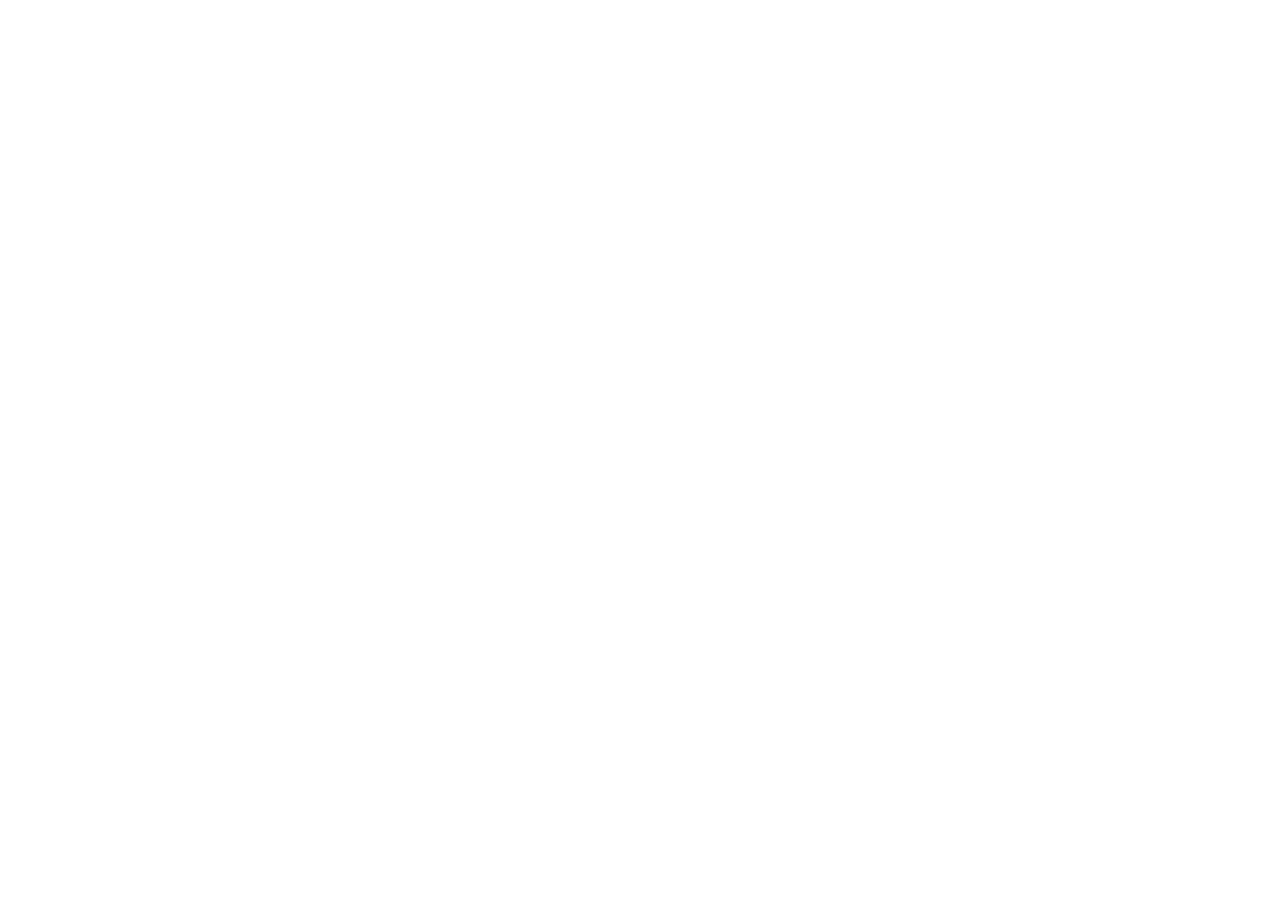
==== src/index.html @ 182b9d99 "Foi criado a base do index.html" ====
<!DOCTYPE html>
<html lang="en">
<head>
    <meta charset="UTF-8">
    <meta name="viewport" content="width=device-width, initial-scale=1.0">
    <title>Document</title>
</head>
<body>
    
</body>
</html>
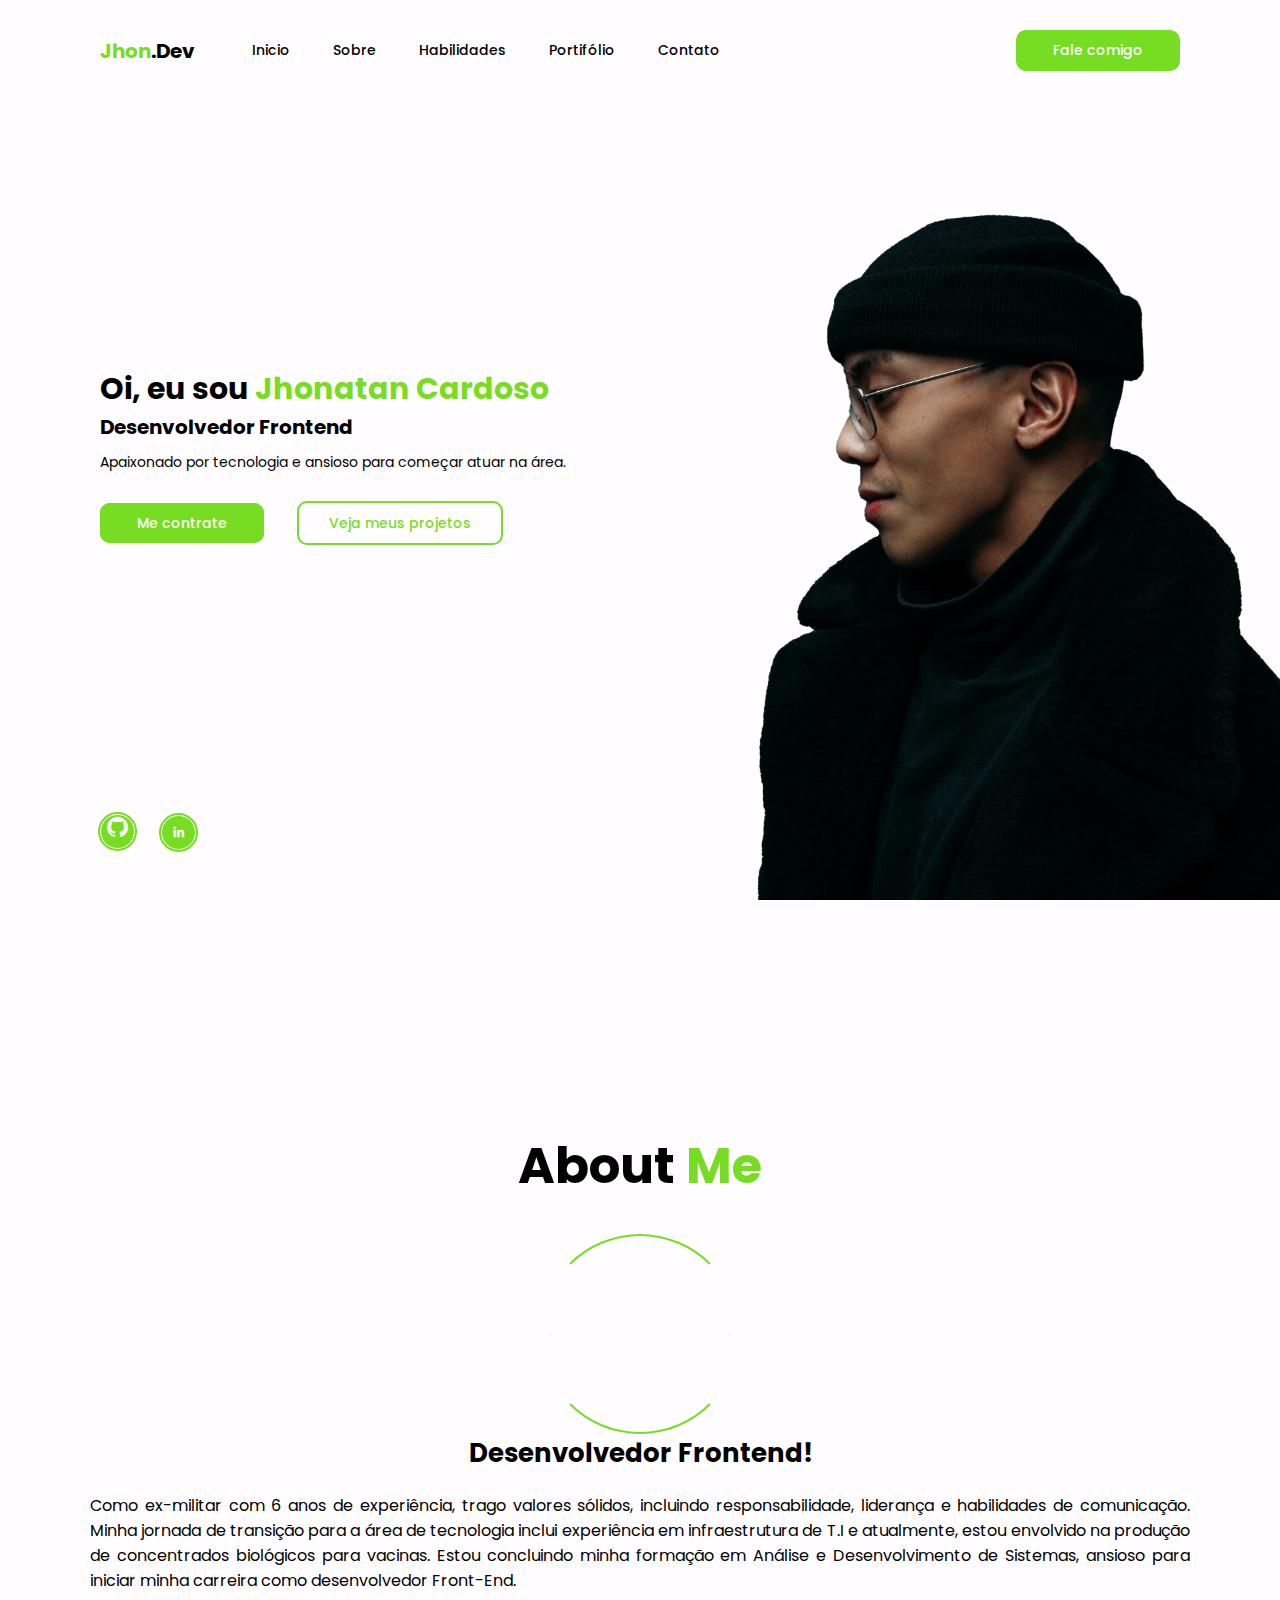
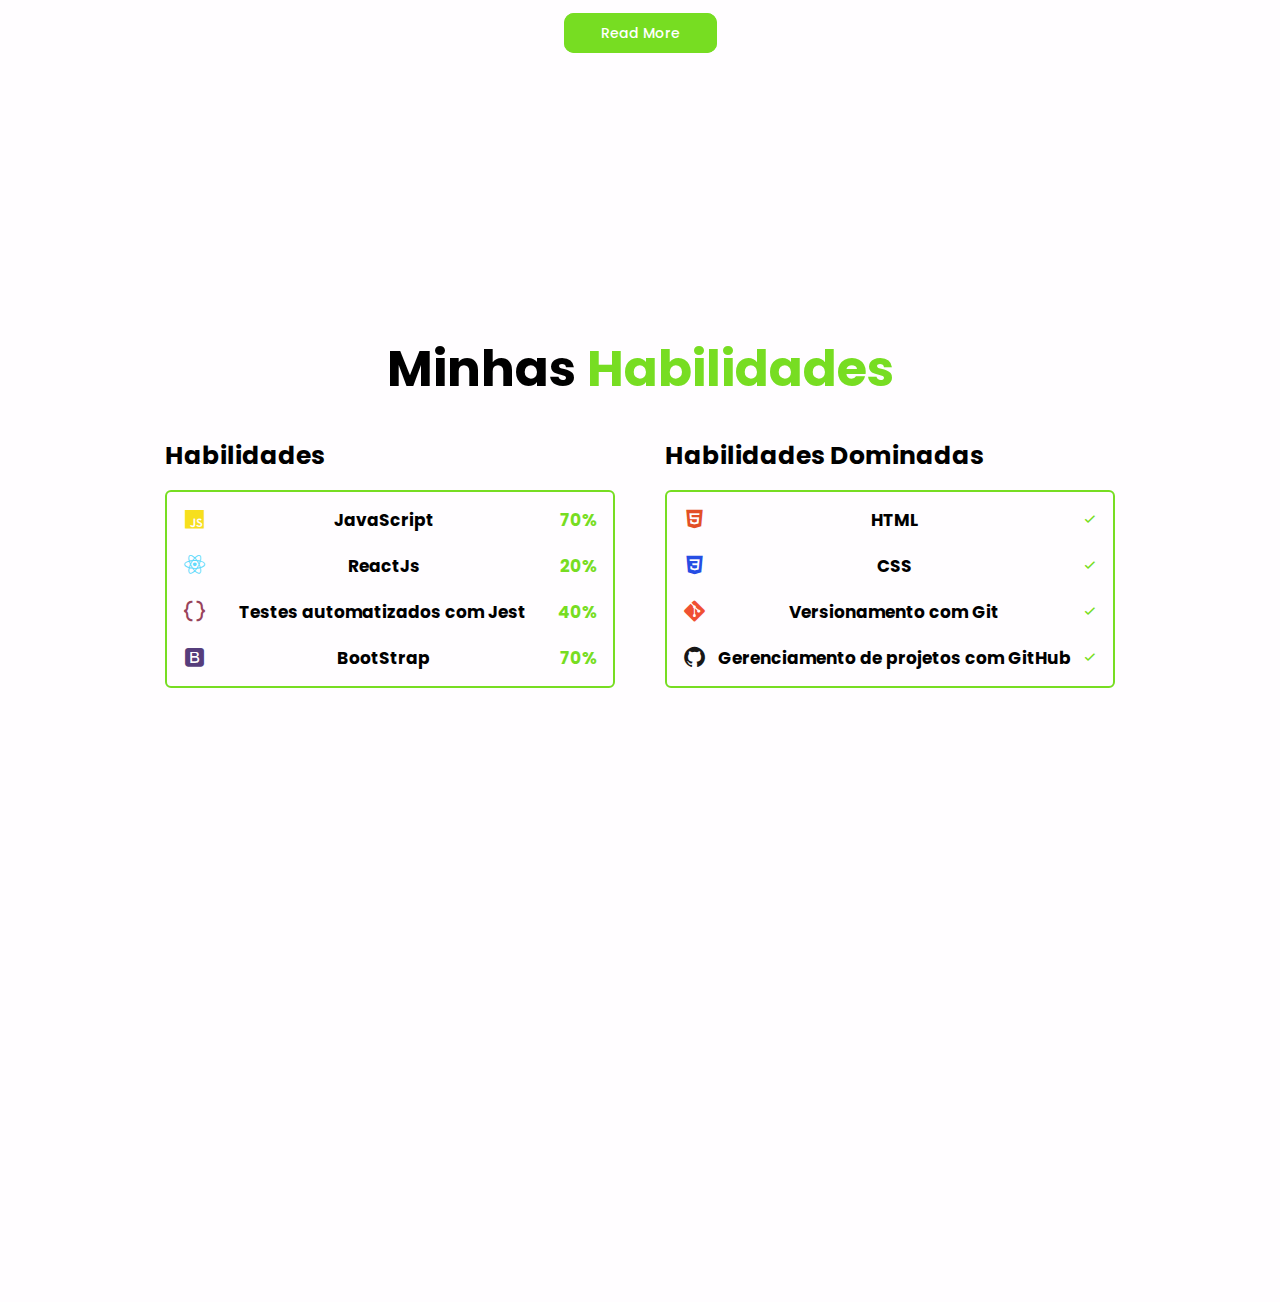
==== commit 3d2c6da5: "Foi criado e estilizado a section home, about e skills." ====
--- a/src/index.html
+++ b/src/index.html
@@ -1,11 +1,122 @@
 <!DOCTYPE html>
-<html lang="en">
+<html lang="pt-br">
 <head>
     <meta charset="UTF-8">
     <meta name="viewport" content="width=device-width, initial-scale=1.0">
-    <title>Document</title>
+
+    <link rel="stylesheet" href="./css/style.css">
+    <link rel="stylesheet" href="./css/reset.css">
+    <link rel="stylesheet" href="https://cdn.jsdelivr.net/npm/boxicons@latest/css/boxicons.min.css">
+    <title>Jhonatan Cardoso - Dev FrontEnd</title>
 </head>
 <body>
+
+    <header>
+        <h2 class="logo"><span>Jhon</span>.Dev</h2>
+        <nav class="navigation">
+            <a href="#home">Inicio</a>
+            <a href="#about">Sobre</a>
+            <a href="#skills">Habilidades</a>
+            <a href="#">Portifólio</a>
+            <a href="#">Contato</a>
+        </nav>
+        <a href="#" class="button">Fale comigo</a>
+    </header>
     
+    <section class="home" id="home">
+        <div class="content">
+            <h2>Oi, eu sou <span>Jhonatan Cardoso</span></h2>
+            <h4>Desenvolvedor Frontend</h4>
+            <p>Apaixonado por tecnologia e ansioso para começar atuar na área.</p>
+            <div class="button-group">
+                <a class="button" href="#">Me contrate</a>
+                <a class="button" href="#">Veja meus projetos</a>
+            </div>
+            <div class="social-icons">
+                <a href="https://github.com/JhonatanDX">
+                    <i class='bx bxl-github'></i>
+                </a>
+                <a href="https://www.linkedin.com/in/jhonatan-cardoso-silva/">
+                    <i class='bx bxl-linkedin' ></i>
+                </a>
+            </div>
+        </div>
+    </section>
+
+    <section class="about" id="about">
+        <h2 class="heading">About <span>Me</span></h2>
+        <div class="about-img">
+            <img src="./images/second-img.png" alt="">
+            <span class="circle"></span>
+        </div>
+        <div class="about-content">
+            <h3>Desenvolvedor Frontend!</h3>
+            <p>   Como ex-militar com 6 anos de experiência, trago valores sólidos, incluindo responsabilidade, liderança e habilidades de comunicação. 
+                Minha jornada de transição para a área de tecnologia inclui experiência em infraestrutura de T.I 
+                e atualmente, estou envolvido na produção de concentrados biológicos para vacinas.        
+                Estou concluindo minha formação em Análise e Desenvolvimento de Sistemas, 
+                ansioso para iniciar minha carreira como desenvolvedor Front-End.
+            </p>
+        </div>
+        <div class="button-read-more">
+            <a href="#" class="button">Read More</a>
+        </div>
+    </section>
+
+    <section class="skills" id="skills">
+        <h2 class="heading"> Minhas <span>Habilidades</span></h2>
+
+    <div class="skills-row">
+        <div class="skills-collumn">
+            <h3 class="title">Habilidades</h3>
+
+            <div class="skills-box">
+                <div class="skills-content">
+                    <div class="progress">
+                        <h3><i class='bx bxl-javascript' ></i>JavaScript <span>70%</span></h3>
+                        <div class="bar"><span></span></div>
+                    </div>
+                    <div class="progress">
+                        <h3><i class='bx bxl-react' ></i>ReactJs <span>20%</span></h3>
+                        <div class="bar"><span></span></div>
+                    </div>
+                    <div class="progress">
+                        <h3><i class='bx bx-code-curly'></i>Testes automatizados com Jest <span>40%</span></h3>
+                        <div class="bar"><span></span></div>
+                    </div>
+                    <div class="progress">
+                        <h3><i class='bx bxl-bootstrap'></i>BootStrap<span>70%</span></h3>
+                        <div class="bar"><span></span></div>
+                    </div>
+                </div>
+            </div>
+        </div>
+
+        <div class="skills-collumn">
+            <h3 class="title">Habilidades Dominadas</h3>
+
+            <div class="skills-box">
+                <div class="skills-content">
+                    <div class="progress">
+                        <h3><i class='bx bxl-html5'></i>HTML <span><i class='bx bx-check'></i></span></h3>
+                        <div class="bar"><span></span></div>
+                    </div>
+                    <div class="progress">
+                        <h3><i class='bx bxl-css3' ></i>CSS <span><i class='bx bx-check'></i></span></h3>
+                        <div class="bar"><span></span></div>
+                    </div>
+                    <div class="progress">
+                        <h3><i class='bx bxl-git'></i>Versionamento com Git <span><i class='bx bx-check'></i></span></h3>
+                        <div class="bar"><span></span></div>
+                    </div>
+                    <div class="progress">
+                        <h3><i class='bx bxl-github'></i>Gerenciamento de projetos com GitHub<span><i class='bx bx-check'></i></span></h3>
+                        <div class="bar"><span></span></div>
+                    </div>
+                </div>
+            </div>
+        </div>
+    </div>
+</section>
 </body>
 </html>--- a/src/css/style.css
+++ b/src/css/style.css
@@ -0,0 +1,286 @@
+/* Estilização do Header */
+
+header {
+    position: fixed;
+    top: 0;
+    left: 0;
+    width: 100%;
+    padding: 30px 100px;
+    display: flex;
+    justify-content: space-between;
+    align-items: center;
+    z-index: 100;
+    background: var(--cor-background);
+}
+
+header .logo {
+    font-size: 2rem;
+    color: var(--cor-secundaria);
+    cursor: default;
+}
+
+header .navigation {
+    margin-left: -200px;
+}
+
+header .navigation a {
+    font-size: 1.4rem;
+    color: var(--cor-secundaria);
+    margin-right: 40px;
+    font-weight: 500;
+}
+
+header .navigation a:hover {
+    color: var(--cor-primaria);
+    transition: 0.3s;
+}
+
+span {
+    color: var(--cor-primaria);
+}
+
+.button {
+    color: var(--cor-terciaria);
+    padding: 8px 35px;
+    background-color: var(--cor-primaria);
+    border: 2px solid var(--cor-primaria);
+    border-radius: 10px;
+    font-size: 1.4rem;
+    font-weight: 500;
+    transition: 0.3s;
+}
+
+.button:hover {
+    color: var(--cor-primaria);
+    background-color: transparent;
+}
+
+/* Estilização da section home */
+
+.home {
+    position: relative;
+    width: 100%;
+    height: 100vh;
+    background: url('../images/first-img.png');
+    background-size: contain;
+    background-repeat: no-repeat;
+    background-position: right;
+    display: flex;
+    align-items: center;
+    padding: 30px 100px;
+}
+
+.home .content {
+    max-width: 500px;
+    color: var(--cor-secundaria);
+}
+
+.home .content p {
+    font-size: 1.4rem;
+    padding: 10px 0 40px 0;
+}
+
+.home .content h2 {
+    font-size: 3rem;
+}
+
+.home .content h2 span {
+    color: var(--cor-primaria);
+}
+
+.home .content h4 {
+    font-size: 2rem;
+}
+
+.home .content .button-group .button:nth-child(2) {
+    color: var(--cor-primaria);
+    background: transparent;
+    margin-left: 30px;
+    padding: 10px 30px;
+}
+
+.home .content .button-group .button:hover:nth-child(2) {
+    color: var(--cor-terciaria);
+    background: var(--cor-primaria);
+}
+
+.home .content .social-icons {
+    font-size: 1.4rem;
+    position: absolute;
+    bottom: 50px;
+}
+
+.home .content .social-icons a {
+    display: inline-block;
+    width: 35px;
+    height: 35px;
+    background: var(--cor-primaria);
+    border-radius: 50%;
+    margin-right: 22px;
+    text-align: center;
+    line-height: 35px;
+    border: 1px solid var(--cor-terciaria);
+    outline: 2px solid var(--cor-primaria);
+    transition: 0.3s;
+}
+
+.home .content .social-icons a:hover {
+    transform: translateY(-5px);
+}
+
+.home .content .social-icons a i {
+    color: var(--cor-terciaria);
+}
+
+/* Estilização da section about */
+
+.about {
+    display: flex;
+    flex-direction: column;
+    justify-content: center;
+    align-items: center;
+    width: 100%;
+    height: calc(100vh + 101px);
+    background: var(--cor-background);
+    padding-bottom: 60px;
+    color: var(--cor-secundaria);
+}
+
+.heading {
+    font-size: 5rem;
+    margin: 30px 0 30px 0;
+    text-align: center;
+}
+
+.about-img {
+    position: relative;
+    width: 200px;
+    height: 200px;
+    border-radius: 50%;
+    display: flex;
+    justify-content: center;
+    align-items: center;
+}
+
+.about-img img {
+    width: 90%;
+    border-radius: 50%;
+    border-left: 2px solid var(--cor-primaria);
+    border-right: 2px solid var(--cor-primaria);
+    border-top: 2px solid var(--cor-background);
+    border-bottom: 2px solid var(--cor-background);
+}
+
+.about-img .circle {
+    position: absolute;
+    top: 50%;
+    left: 50%;
+    transform: translate(-50%, -50%) rotate(0);
+    width: 100%;
+    height: 100%;
+    border-radius: 50%;
+    border-left: 2px solid var(--cor-background);
+    border-right: 2px solid var(--cor-background);
+    border-top: 2px solid var(--cor-primaria);
+    border-bottom: 2px solid var(--cor-primaria);
+}
+
+.about-content {
+    text-align: justify;
+}
+
+.about-content h3 {
+    text-align: center;
+    font-size: 2.6rem;
+}
+
+.about-content p {
+    font-size: 1.6rem;
+    margin: 20px 0 30px 0;
+    max-width: 1100px;
+}
+
+/* Estilização da section Skills */
+
+.skills {
+    display: flex;
+    align-items: center;
+    flex-direction: column;
+    height: calc(100vh + 101px);
+    padding-bottom: 70px;
+    background: var(--cor-background);
+    color: var(--cor-secundaria);
+}
+
+.skills .skills-row {
+    display: flex;
+    flex-wrap: wrap;
+    gap: 50px;
+}
+
+.skills .skills-row .skills-conlunm {
+    flex: 1 1 400px;
+}
+
+.skills-collumn .title {
+    font-size: 25px;
+    margin: 0 0 15px;
+}
+
+.skills-box .skills-content {
+    min-width: 450px;
+    position: relative;
+    border: 2px solid var(--cor-primaria);
+    border-radius: 6px;
+    padding: 5px 15px;
+}
+
+.skills-content .progress {
+    padding: 10px 0;
+}
+
+.skills-content .progress h3 {
+    font-size: 1.7rem;
+    display: flex;
+    justify-content: space-between;
+}
+
+.bxl-javascript {
+    color: #f7df1e;
+    font-size: 25px;
+}
+
+.bxl-react {
+    color: #61dafb;
+    font-size: 25px;
+}
+
+.bx-code-curly {
+    color: #99425b;
+    font-size: 25px;
+}
+
+.bxl-bootstrap {
+    color: #563d7c;
+    font-size: 25px;
+}
+
+.bxl-html5 {
+    color: #e34f26;
+    font-size: 25px;
+}
+
+.bxl-css3 {
+    color: #264de4;
+    font-size: 25px;
+}
+
+.bxl-git {
+    color: #f05032;
+    font-size: 25px;
+}
+
+.bxl-github {
+    color: #181717;
+    font-size: 25px;
+}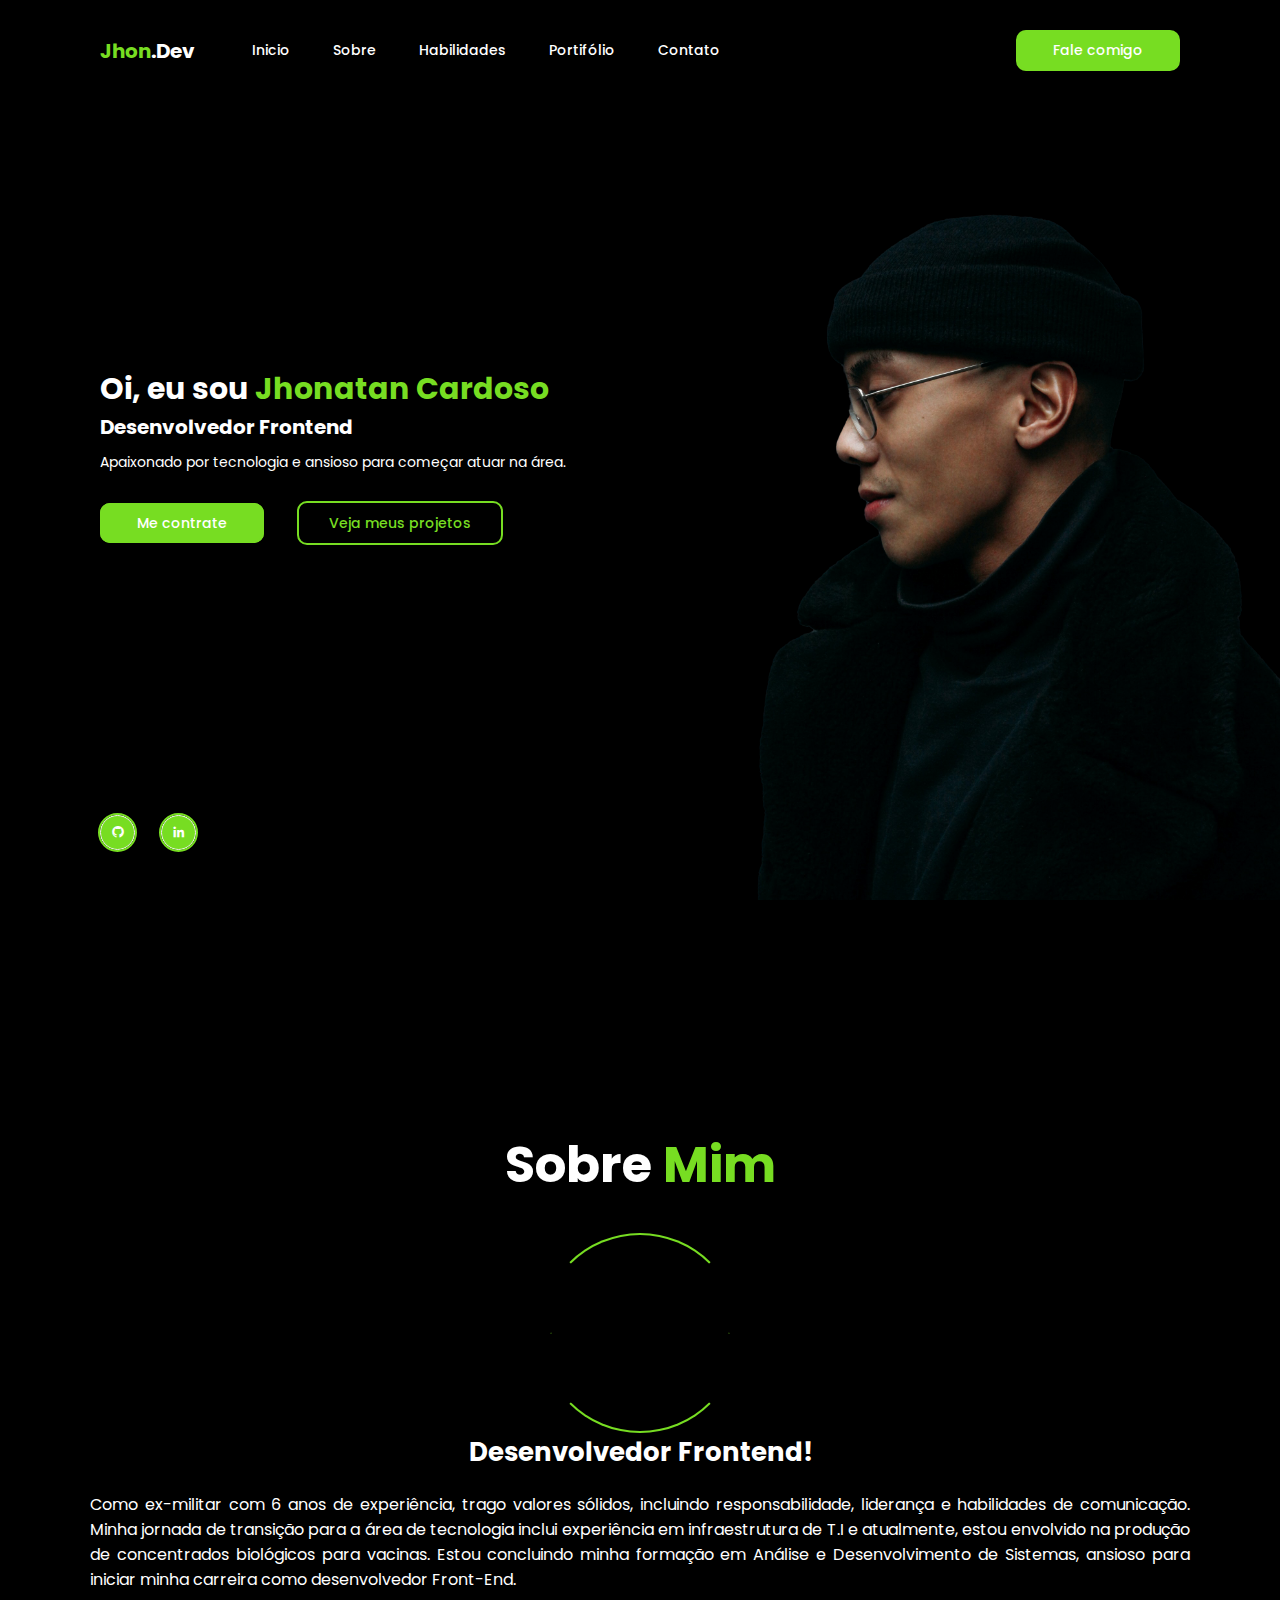
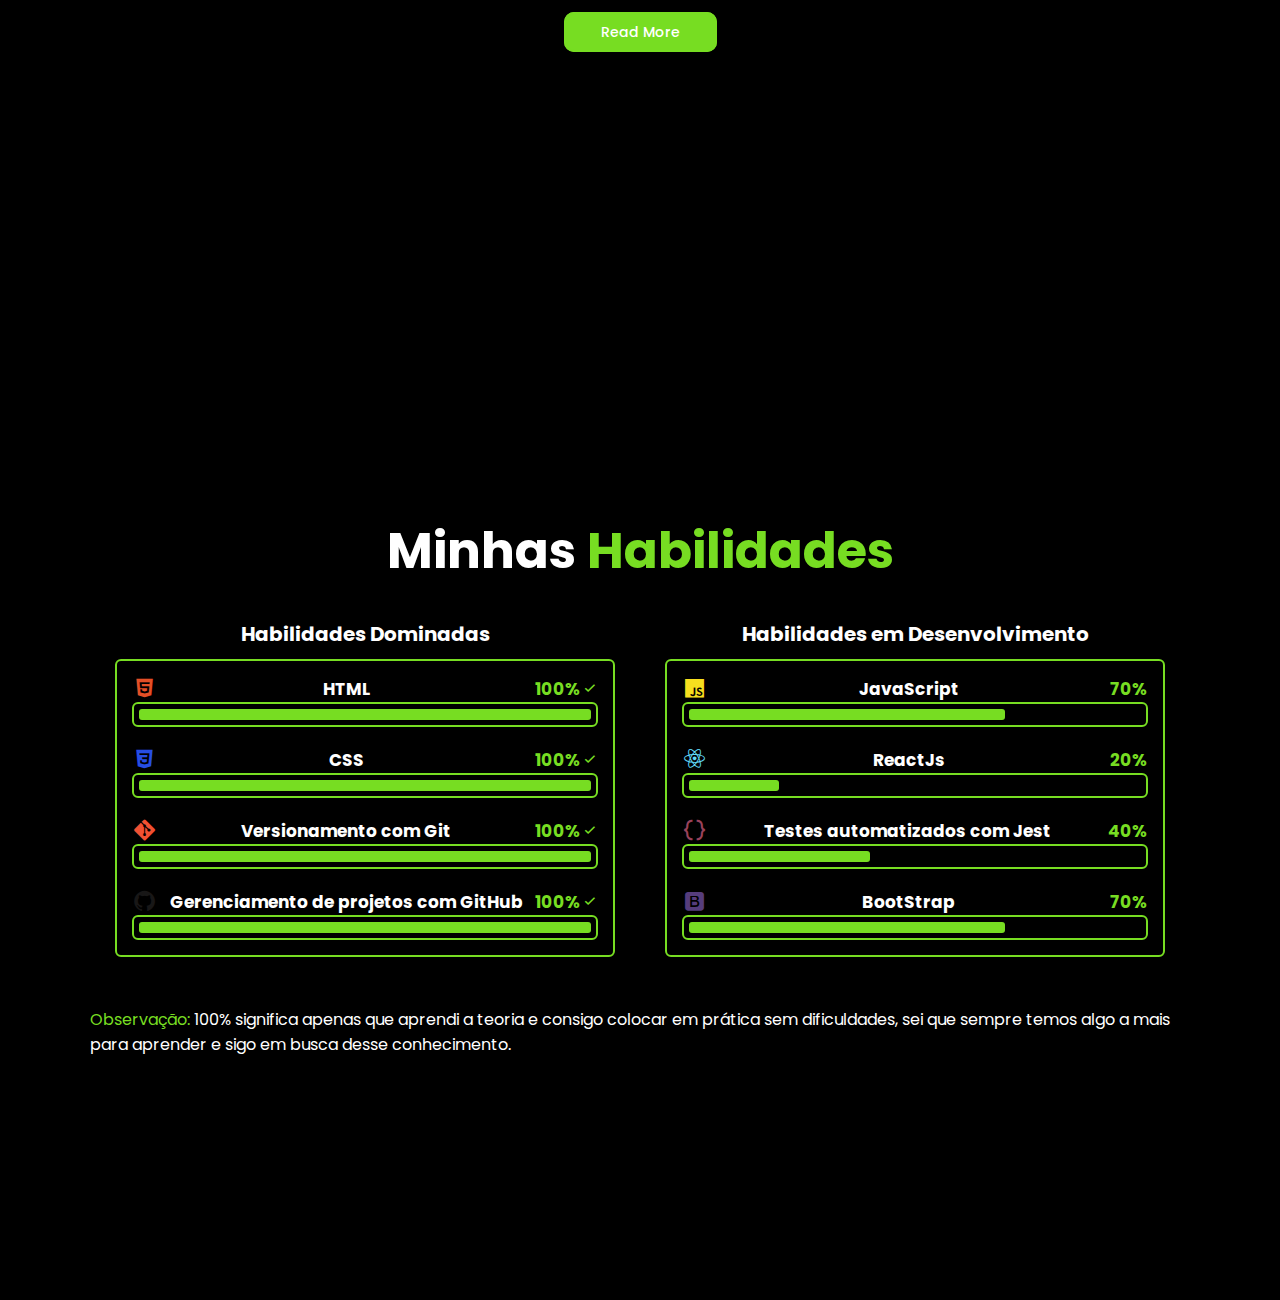
==== commit b1b1f4e7: "Finalização da section skills e ajustes na estilização das section home e about." ====
--- a/src/index.html
+++ b/src/index.html
@@ -1,5 +1,6 @@
 <!DOCTYPE html>
 <html lang="pt-br">
+
 <head>
     <meta charset="UTF-8">
     <meta name="viewport" content="width=device-width, initial-scale=1.0">
@@ -9,6 +10,7 @@
     <link rel="stylesheet" href="https://cdn.jsdelivr.net/npm/boxicons@latest/css/boxicons.min.css">
     <title>Jhonatan Cardoso - Dev FrontEnd</title>
 </head>
+
 <body>
 
     <header>
@@ -22,7 +24,7 @@
         </nav>
         <a href="#" class="button">Fale comigo</a>
     </header>
-    
+
     <section class="home" id="home">
         <div class="content">
             <h2>Oi, eu sou <span>Jhonatan Cardoso</span></h2>
@@ -37,24 +39,25 @@
                     <i class='bx bxl-github'></i>
                 </a>
                 <a href="https://www.linkedin.com/in/jhonatan-cardoso-silva/">
-                    <i class='bx bxl-linkedin' ></i>
+                    <i class='bx bxl-linkedin'></i>
                 </a>
             </div>
         </div>
     </section>
 
     <section class="about" id="about">
-        <h2 class="heading">About <span>Me</span></h2>
+        <h2 class="heading">Sobre <span>Mim</span></h2>
         <div class="about-img">
             <img src="./images/second-img.png" alt="">
             <span class="circle"></span>
         </div>
         <div class="about-content">
             <h3>Desenvolvedor Frontend!</h3>
-            <p>   Como ex-militar com 6 anos de experiência, trago valores sólidos, incluindo responsabilidade, liderança e habilidades de comunicação. 
-                Minha jornada de transição para a área de tecnologia inclui experiência em infraestrutura de T.I 
-                e atualmente, estou envolvido na produção de concentrados biológicos para vacinas.        
-                Estou concluindo minha formação em Análise e Desenvolvimento de Sistemas, 
+            <p> Como ex-militar com 6 anos de experiência, trago valores sólidos, incluindo responsabilidade, liderança
+                e habilidades de comunicação.
+                Minha jornada de transição para a área de tecnologia inclui experiência em infraestrutura de T.I
+                e atualmente, estou envolvido na produção de concentrados biológicos para vacinas.
+                Estou concluindo minha formação em Análise e Desenvolvimento de Sistemas,
                 ansioso para iniciar minha carreira como desenvolvedor Front-End.
             </p>
         </div>
@@ -66,57 +69,87 @@
     <section class="skills" id="skills">
         <h2 class="heading"> Minhas <span>Habilidades</span></h2>
 
-    <div class="skills-row">
-        <div class="skills-collumn">
-            <h3 class="title">Habilidades</h3>
+        <div class="skills-row">
+            <div class="skills-collumn">
+                <h3 class="title">Habilidades Dominadas</h3>
 
-            <div class="skills-box">
-                <div class="skills-content">
-                    <div class="progress">
-                        <h3><i class='bx bxl-javascript' ></i>JavaScript <span>70%</span></h3>
-                        <div class="bar"><span></span></div>
-                    </div>
-                    <div class="progress">
-                        <h3><i class='bx bxl-react' ></i>ReactJs <span>20%</span></h3>
-                        <div class="bar"><span></span></div>
-                    </div>
-                    <div class="progress">
-                        <h3><i class='bx bx-code-curly'></i>Testes automatizados com Jest <span>40%</span></h3>
-                        <div class="bar"><span></span></div>
-                    </div>
-                    <div class="progress">
-                        <h3><i class='bx bxl-bootstrap'></i>BootStrap<span>70%</span></h3>
-                        <div class="bar"><span></span></div>
+                <div class="skills-box">
+                    <div class="skills-content">
+                        <div class="progress">
+                            <h3>
+                                <i class='bx bxl-html5'></i>HTML
+                                <span>100%<i class='bx bx-check'></i></span>
+                            </h3>
+                            <div class="bar"><span></span></div>
+                        </div>
+                        <div class="progress">
+                            <h3>
+                                <i class='bx bxl-css3'></i>CSS
+                                <span>100%<i class='bx bx-check'></i></span>
+                            </h3>
+                            <div class="bar"><span></span></div>
+                        </div>
+                        <div class="progress">
+                            <h3>
+                                <i class='bx bxl-git'></i>Versionamento com Git
+                                <span>100%<i class='bx bx-check'></i></span>
+                            </h3>
+                            <div class="bar"><span></span></div>
+                        </div>
+                        <div class="progress">
+                            <h3>
+                                <i class='bx bxl-github'></i>Gerenciamento de projetos com GitHub
+                                <span>100%<i class='bx bx-check'></i></span>
+                            </h3>
+                            <div class="bar"><span></span></div>
+                        </div>
                     </div>
                 </div>
             </div>
-        </div>
 
-        <div class="skills-collumn">
-            <h3 class="title">Habilidades Dominadas</h3>
 
-            <div class="skills-box">
-                <div class="skills-content">
-                    <div class="progress">
-                        <h3><i class='bx bxl-html5'></i>HTML <span><i class='bx bx-check'></i></span></h3>
-                        <div class="bar"><span></span></div>
-                    </div>
-                    <div class="progress">
-                        <h3><i class='bx bxl-css3' ></i>CSS <span><i class='bx bx-check'></i></span></h3>
-                        <div class="bar"><span></span></div>
-                    </div>
-                    <div class="progress">
-                        <h3><i class='bx bxl-git'></i>Versionamento com Git <span><i class='bx bx-check'></i></span></h3>
-                        <div class="bar"><span></span></div>
-                    </div>
-                    <div class="progress">
-                        <h3><i class='bx bxl-github'></i>Gerenciamento de projetos com GitHub<span><i class='bx bx-check'></i></span></h3>
-                        <div class="bar"><span></span></div>
+            <div class="skills-collumn">
+                <h3 class="title">Habilidades em Desenvolvimento</h3>
+
+                <div class="skills-box">
+                    <div class="skills-content">
+                        <div class="progress">
+                            <h3>
+                                <i class='bx bxl-javascript'></i>JavaScript
+                                <span>70%</span>
+                            </h3>
+                            <div class="bar"><span></span></div>
+                        </div>
+
+                        <div class="progress">
+                            <h3><i class='bx bxl-react'></i>ReactJs
+                                <span>20%</span>
+                            </h3>
+                            <div class="bar"><span></span></div>
+                        </div>
+
+                        <div class="progress">
+                            <h3>
+                                <i class='bx bx-code-curly'></i>Testes automatizados com Jest
+                                <span>40%</span>
+                            </h3>
+                            <div class="bar"><span></span></div>
+                        </div>
+
+                        <div class="progress">
+                            <h3>
+                                <i class='bx bxl-bootstrap'></i>BootStrap
+                                <span>70%</span>
+                            </h3>
+                            <div class="bar"><span></span></div>
+                        </div>
                     </div>
                 </div>
             </div>
-        </div>
-    </div>
-</section>
+
+            <p> <span>Observação:</span> 100% significa apenas que aprendi a teoria e consigo colocar em prática sem dificuldades, sei que sempre temos algo a mais para aprender e sigo em busca desse conhecimento. </p>
+
+    </section>
 </body>
+
 </html>--- a/src/css/style.css
+++ b/src/css/style.css
@@ -62,6 +62,7 @@
     width: 100%;
     height: 100vh;
     background: url('../images/first-img.png');
+    background-color: var(--cor-background);
     background-size: contain;
     background-repeat: no-repeat;
     background-position: right;
@@ -140,7 +141,7 @@
     justify-content: center;
     align-items: center;
     width: 100%;
-    height: calc(100vh + 101px);
+    height: calc(100vh + 100px);
     background: var(--cor-background);
     padding-bottom: 60px;
     color: var(--cor-secundaria);
@@ -204,11 +205,13 @@
 
 .skills {
     display: flex;
-    align-items: center;
     flex-direction: column;
-    height: calc(100vh + 101px);
-    padding-bottom: 70px;
+    justify-content: center;
+    align-items: center;
+    width: 100%;
+    height: calc(100vh + 100px);
     background: var(--cor-background);
+    padding-bottom: 60px;
     color: var(--cor-secundaria);
 }
 
@@ -216,19 +219,22 @@
     display: flex;
     flex-wrap: wrap;
     gap: 50px;
-}
-
-.skills .skills-row .skills-conlunm {
+    align-items: center;
+    justify-content: center;
+}
+
+.skills-row .skills-conlunm {
     flex: 1 1 400px;
 }
 
 .skills-collumn .title {
-    font-size: 25px;
-    margin: 0 0 15px;
+    font-size: 2rem;
+    margin: 0 0 10px;
+    text-align: center;
 }
 
 .skills-box .skills-content {
-    min-width: 450px;
+    min-width: 500px;
     position: relative;
     border: 2px solid var(--cor-primaria);
     border-radius: 6px;
@@ -237,6 +243,7 @@
 
 .skills-content .progress {
     padding: 10px 0;
+
 }
 
 .skills-content .progress h3 {
@@ -280,7 +287,46 @@
     font-size: 25px;
 }
 
-.bxl-github {
+.progress h3 .bxl-github {
     color: #181717;
     font-size: 25px;
+}
+
+.skills-content .progress h3 span {
+    color: var(--cor-primaria);
+}
+
+.skills-content .progress .bar {
+    height: 25px;
+    border-radius: 6px;
+    border: 2px solid var(--cor-primaria);
+    padding: 5px;
+}
+
+.skills-content .progress .bar  span {
+    display: block;
+    height: 100%;
+    border-radius: 3px;
+    background: var(--cor-primaria);
+}
+
+.skills-collumn:nth-child(2) .skills-content .progress:nth-child(1) .bar span {
+    width: 70%;
+}
+
+.skills-collumn:nth-child(2) .skills-content .progress:nth-child(2) .bar span {
+    width: 20%;
+}
+
+.skills-collumn:nth-child(2) .skills-content .progress:nth-child(3) .bar span {
+    width: 40%;
+}
+
+.skills-collumn:nth-child(2) .skills-content .progress:nth-child(4) .bar span {
+    width: 70%;
+}
+
+.skills p {
+    max-width: 1100px;
+    font-size: 1.6rem;
 }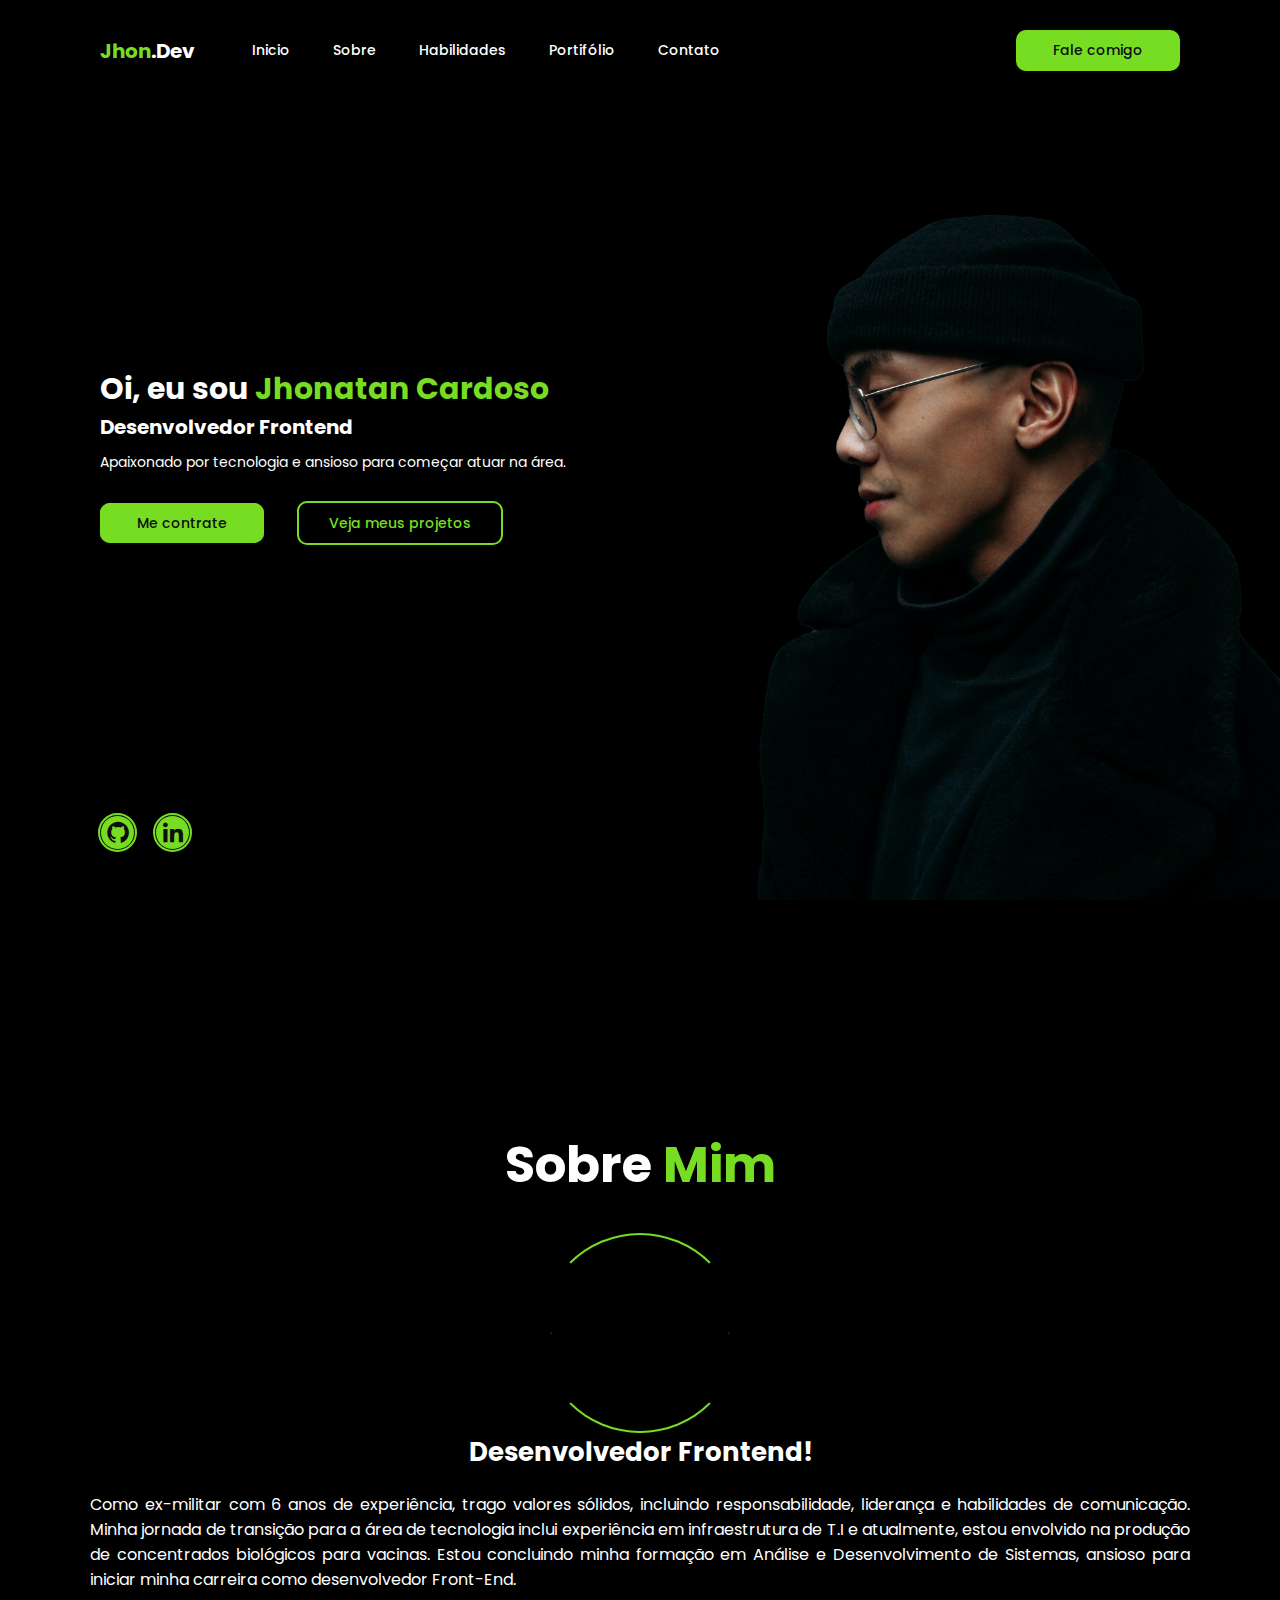
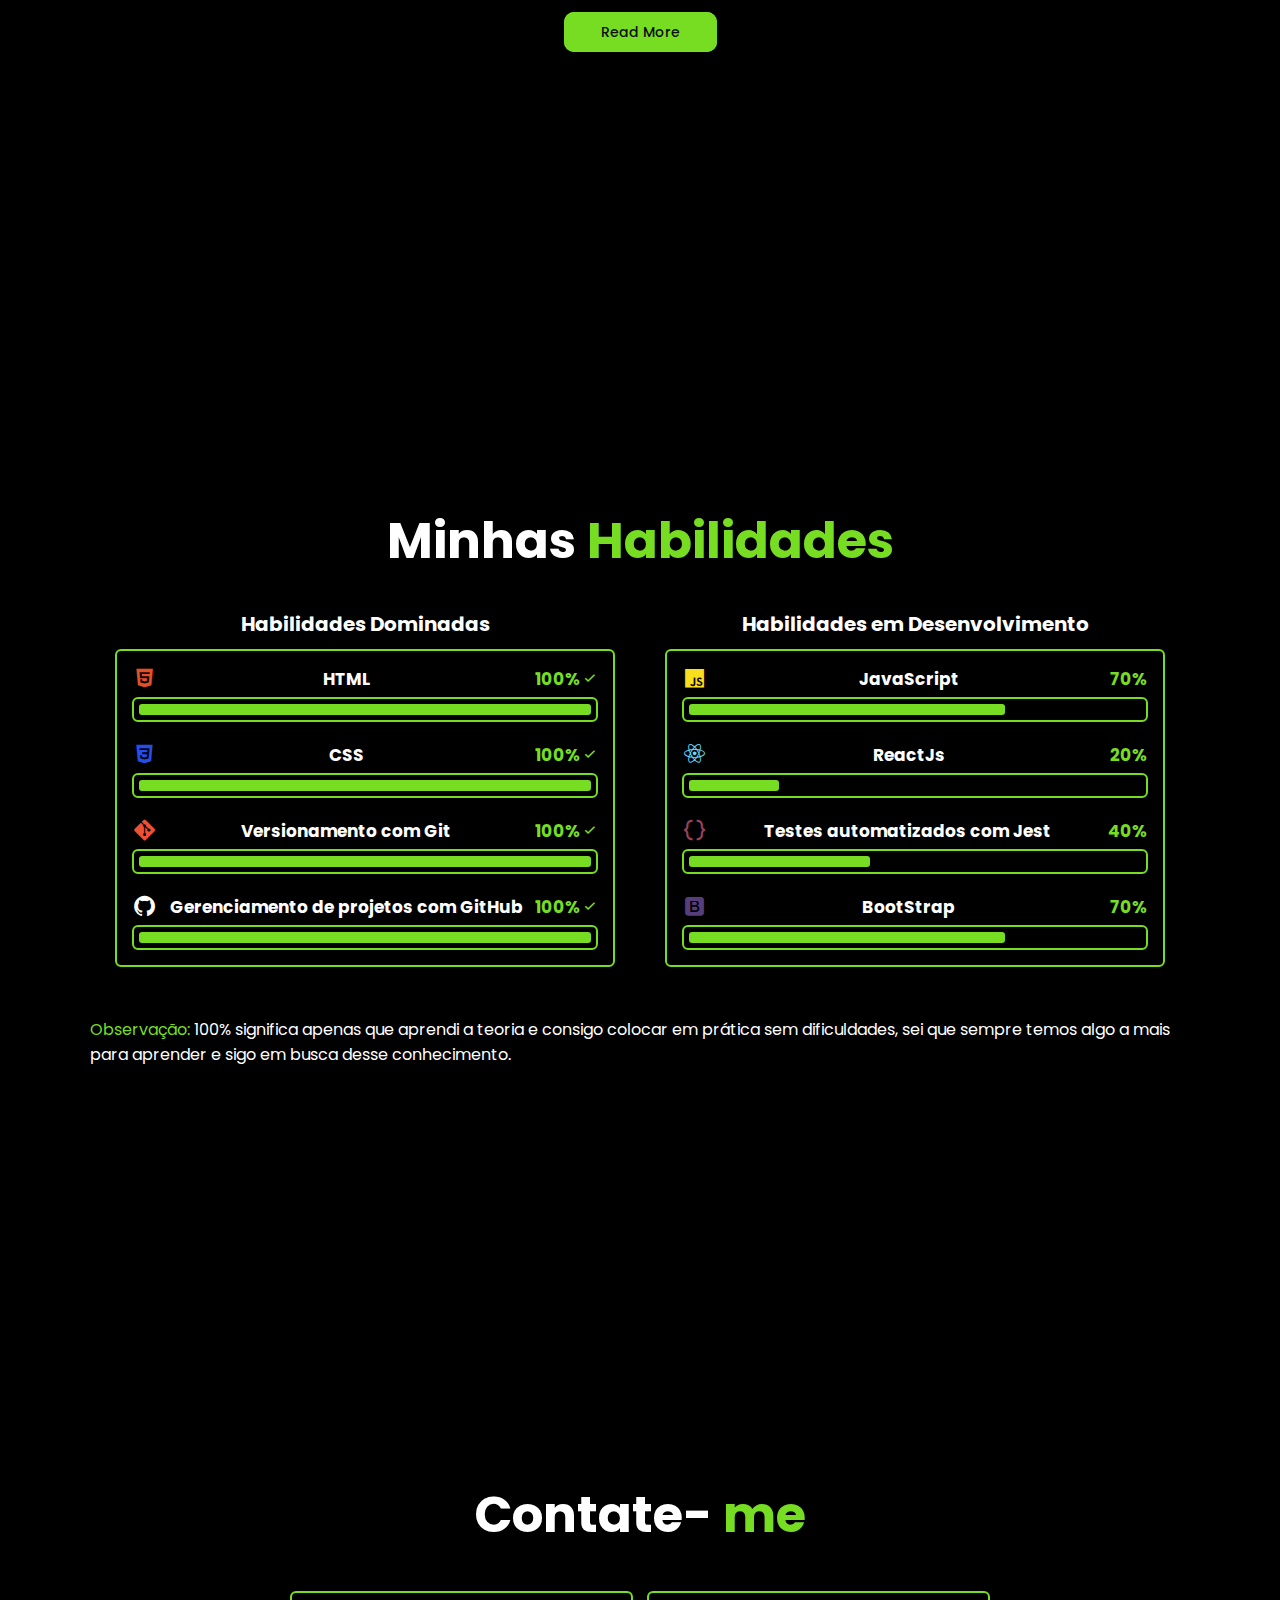
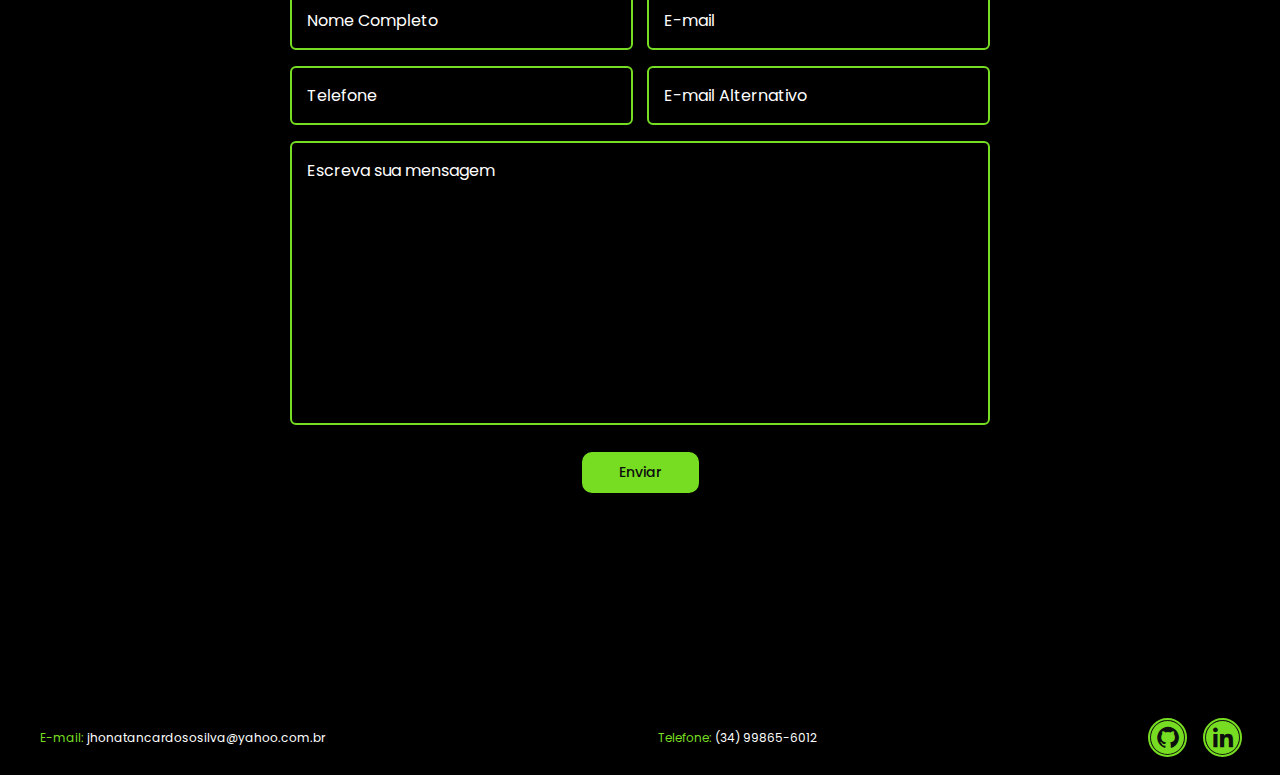
==== commit bc9b3e40: "Criado e estilizado a section contact e o footer do site." ====
--- a/src/index.html
+++ b/src/index.html
@@ -20,12 +20,12 @@
             <a href="#about">Sobre</a>
             <a href="#skills">Habilidades</a>
             <a href="#">Portifólio</a>
-            <a href="#">Contato</a>
+            <a href="#contact">Contato</a>
         </nav>
         <a href="#" class="button">Fale comigo</a>
     </header>
 
-    <section class="home" id="home">
+    <main class="home" id="home">
         <div class="content">
             <h2>Oi, eu sou <span>Jhonatan Cardoso</span></h2>
             <h4>Desenvolvedor Frontend</h4>
@@ -43,7 +43,7 @@
                 </a>
             </div>
         </div>
-    </section>
+    </main>
 
     <section class="about" id="about">
         <h2 class="heading">Sobre <span>Mim</span></h2>
@@ -148,8 +148,60 @@
             </div>
 
             <p> <span>Observação:</span> 100% significa apenas que aprendi a teoria e consigo colocar em prática sem dificuldades, sei que sempre temos algo a mais para aprender e sigo em busca desse conhecimento. </p>
-
     </section>
+
+    <section class="contact" id="contact">
+        <h2 class="heading">Contate-
+            <span>me</span>
+        </h2>
+
+        <form action="#">
+            <div class="input-box">
+                <div class="input-field">
+                    <input type="text" placeholder="Nome Completo" required>
+                    <span class="focus"></span>
+                </div>
+                <div class="input-field">
+                    <input type="text" placeholder="E-mail" required>
+                    <span class="focus"></span>
+                </div>
+            </div>
+
+            <div class="input-box">
+                <div class="input-field">
+                    <input type="number" placeholder="Telefone" required>
+                    <span class="focus"></span>
+                </div>
+                <div class="input-field">
+                    <input type="text" placeholder="E-mail Alternativo" required>
+                    <span class="focus"></span>
+                </div>
+            </div>
+
+            <div class="textarea-field">
+                <textarea name="" id="" cols="30" rows="10" placeholder="Escreva sua mensagem" required></textarea>
+                <span class="focus"></span>
+            </div>
+
+                <button class="button" type="submit">Enviar</button>
+        </form>
+    </section>
+
+    <footer class="footer">
+        <div class="footer-content">
+            <p><span>E-mail:</span> jhonatancardososilva@yahoo.com.br</p>
+            <p><span>Telefone:</span> (34) 99865-6012</p>
+                <div class="social-icons">
+                        <a href="https://github.com/JhonatanDX">
+                            <i class='bx bxl-github'></i>
+                        </a>
+                        <a href="https://www.linkedin.com/in/jhonatan-cardoso-silva/">
+                            <i class='bx bxl-linkedin'></i>
+                        </a>
+                </div>
+        </div>
+    </footer>
+
 </body>
 
 </html>--- a/src/css/style.css
+++ b/src/css/style.css
@@ -48,6 +48,7 @@
     font-size: 1.4rem;
     font-weight: 500;
     transition: 0.3s;
+    cursor: pointer;
 }
 
 .button:hover {
@@ -106,30 +107,33 @@
 }
 
 .home .content .social-icons {
-    font-size: 1.4rem;
     position: absolute;
     bottom: 50px;
 }
 
-.home .content .social-icons a {
+.social-icons {
+    display: flex;
+    font-size: 2.6rem;
+    gap: 20px;
+}
+
+.social-icons a {
     display: inline-block;
     width: 35px;
     height: 35px;
     background: var(--cor-primaria);
     border-radius: 50%;
-    margin-right: 22px;
     text-align: center;
-    line-height: 35px;
     border: 1px solid var(--cor-terciaria);
     outline: 2px solid var(--cor-primaria);
     transition: 0.3s;
 }
 
-.home .content .social-icons a:hover {
+.social-icons a:hover {
     transform: translateY(-5px);
 }
 
-.home .content .social-icons a i {
+.social-icons a i {
     color: var(--cor-terciaria);
 }
 
@@ -149,7 +153,7 @@
 
 .heading {
     font-size: 5rem;
-    margin: 30px 0 30px 0;
+    padding: 30px 0;
     text-align: center;
 }
 
@@ -207,12 +211,16 @@
     display: flex;
     flex-direction: column;
     justify-content: center;
-    align-items: center;
     width: 100%;
     height: calc(100vh + 100px);
     background: var(--cor-background);
     padding-bottom: 60px;
     color: var(--cor-secundaria);
+}
+
+.skills p {
+    max-width: 1100px;
+    font-size: 1.6rem;
 }
 
 .skills .skills-row {
@@ -239,6 +247,64 @@
     border: 2px solid var(--cor-primaria);
     border-radius: 6px;
     padding: 5px 15px;
+    z-index: 1;
+    overflow: hidden;
+}
+
+.skills-box .skills-content::before {
+    content: ' ';
+    position: absolute;
+    top: 0;
+    left: 0;
+    width: 0;
+    height: 100%;
+    background-color: var(--cor-terciaria);
+    z-index: -1;
+    transition: 0.5s;
+}
+
+.skills-box .skills-content:hover::before {
+    width: 100%;
+}
+
+.bxl-javascript {
+    color: #f7df1e;
+    font-size: 25px;
+}
+
+.bxl-react {
+    color: #61dafb;
+    font-size: 25px;
+}
+
+.bx-code-curly {
+    color: #99425b;
+    font-size: 25px;
+}
+
+.bxl-bootstrap {
+    color: #563d7c;
+    font-size: 25px;
+}
+
+.bxl-html5 {
+    color: #e34f26;
+    font-size: 25px;
+}
+
+.bxl-css3 {
+    color: #264de4;
+    font-size: 25px;
+}
+
+.bxl-git {
+    color: #f05032;
+    font-size: 25px;
+}
+
+.progress h3 .bxl-github {
+    color: #fff;
+    font-size: 25px;
 }
 
 .skills-content .progress {
@@ -249,47 +315,8 @@
 .skills-content .progress h3 {
     font-size: 1.7rem;
     display: flex;
+    margin-bottom: 5px;
     justify-content: space-between;
-}
-
-.bxl-javascript {
-    color: #f7df1e;
-    font-size: 25px;
-}
-
-.bxl-react {
-    color: #61dafb;
-    font-size: 25px;
-}
-
-.bx-code-curly {
-    color: #99425b;
-    font-size: 25px;
-}
-
-.bxl-bootstrap {
-    color: #563d7c;
-    font-size: 25px;
-}
-
-.bxl-html5 {
-    color: #e34f26;
-    font-size: 25px;
-}
-
-.bxl-css3 {
-    color: #264de4;
-    font-size: 25px;
-}
-
-.bxl-git {
-    color: #f05032;
-    font-size: 25px;
-}
-
-.progress h3 .bxl-github {
-    color: #181717;
-    font-size: 25px;
 }
 
 .skills-content .progress h3 span {
@@ -326,7 +353,98 @@
     width: 70%;
 }
 
-.skills p {
-    max-width: 1100px;
+.contact {
+    display: flex;
+    flex-direction: column;
+    justify-content: center;
+    width: 100%;
+    height: calc(100vh + 100px);
+    padding-bottom: 60px;
+    background: var(--cor-background);
+    color: var(--cor-secundaria);
+}
+
+.contact form {
+    max-width: 700px;
+    margin: 0 auto;
+    text-align: center;
+}
+
+.contact form .input-box {
+    position: relative;
+    display: flex;
+    justify-content: space-between;
+    flex-wrap: wrap;
+}
+
+.contact form .input-box .input-field {
+    position: relative;
+    width: 49%;
+    margin: 8px 0;
+    z-index: 1;
+}
+
+.contact form .input-box .input-field input,
+.contact form .textarea-field textarea {
+    width: 100%;
+    height: 100%;
+    padding: 15px;
     font-size: 1.6rem;
+    color: var(--cor-secundaria);
+    background: transparent;
+    border-radius: 6px;
+    border: 2px solid var(--cor-primaria);
+}
+
+.contact form .input-box .input-field input::placeholder,
+.contact form .textarea-field textarea::placeholder {
+    color: var(--cor-secundaria);
+}
+
+.contact form .focus {
+    position: absolute;
+    top: 0;
+    left: 0;
+    width: 0;
+    height: 100%;
+    background: var(--cor-terciaria);
+    border-radius: 6px;
+    transition: 0.5s;
+    z-index: -1;
+}
+
+.contact form .input-box .input-field input:focus~.focus,
+.contact form .input-box .input-field input:valid~.focus,
+.contact form .textarea-field textarea:focus~.focus,
+.contact form .textarea-field textarea:valid~.focus {
+    width: 100%;
+}
+
+.contact form .textarea-field {
+    position: relative;
+    margin: 8px 0 27px 0;
+    display: flex;
+    z-index: 1;
+}
+
+.contact form .textarea-field textarea {
+    resize: none;
+}
+
+.footer {
+    display: flex;
+    justify-content: center;
+    align-items: center;
+    background: var(--cor-background);
+    color: var(--cor-secundaria);
+    font-size: 1.2rem;
+}
+
+.footer .footer-content {
+    width: 100%;
+    display: flex;
+    align-items: center;
+    justify-content: space-between;
+    gap: 100px;
+    padding: 20px 40px;
 }